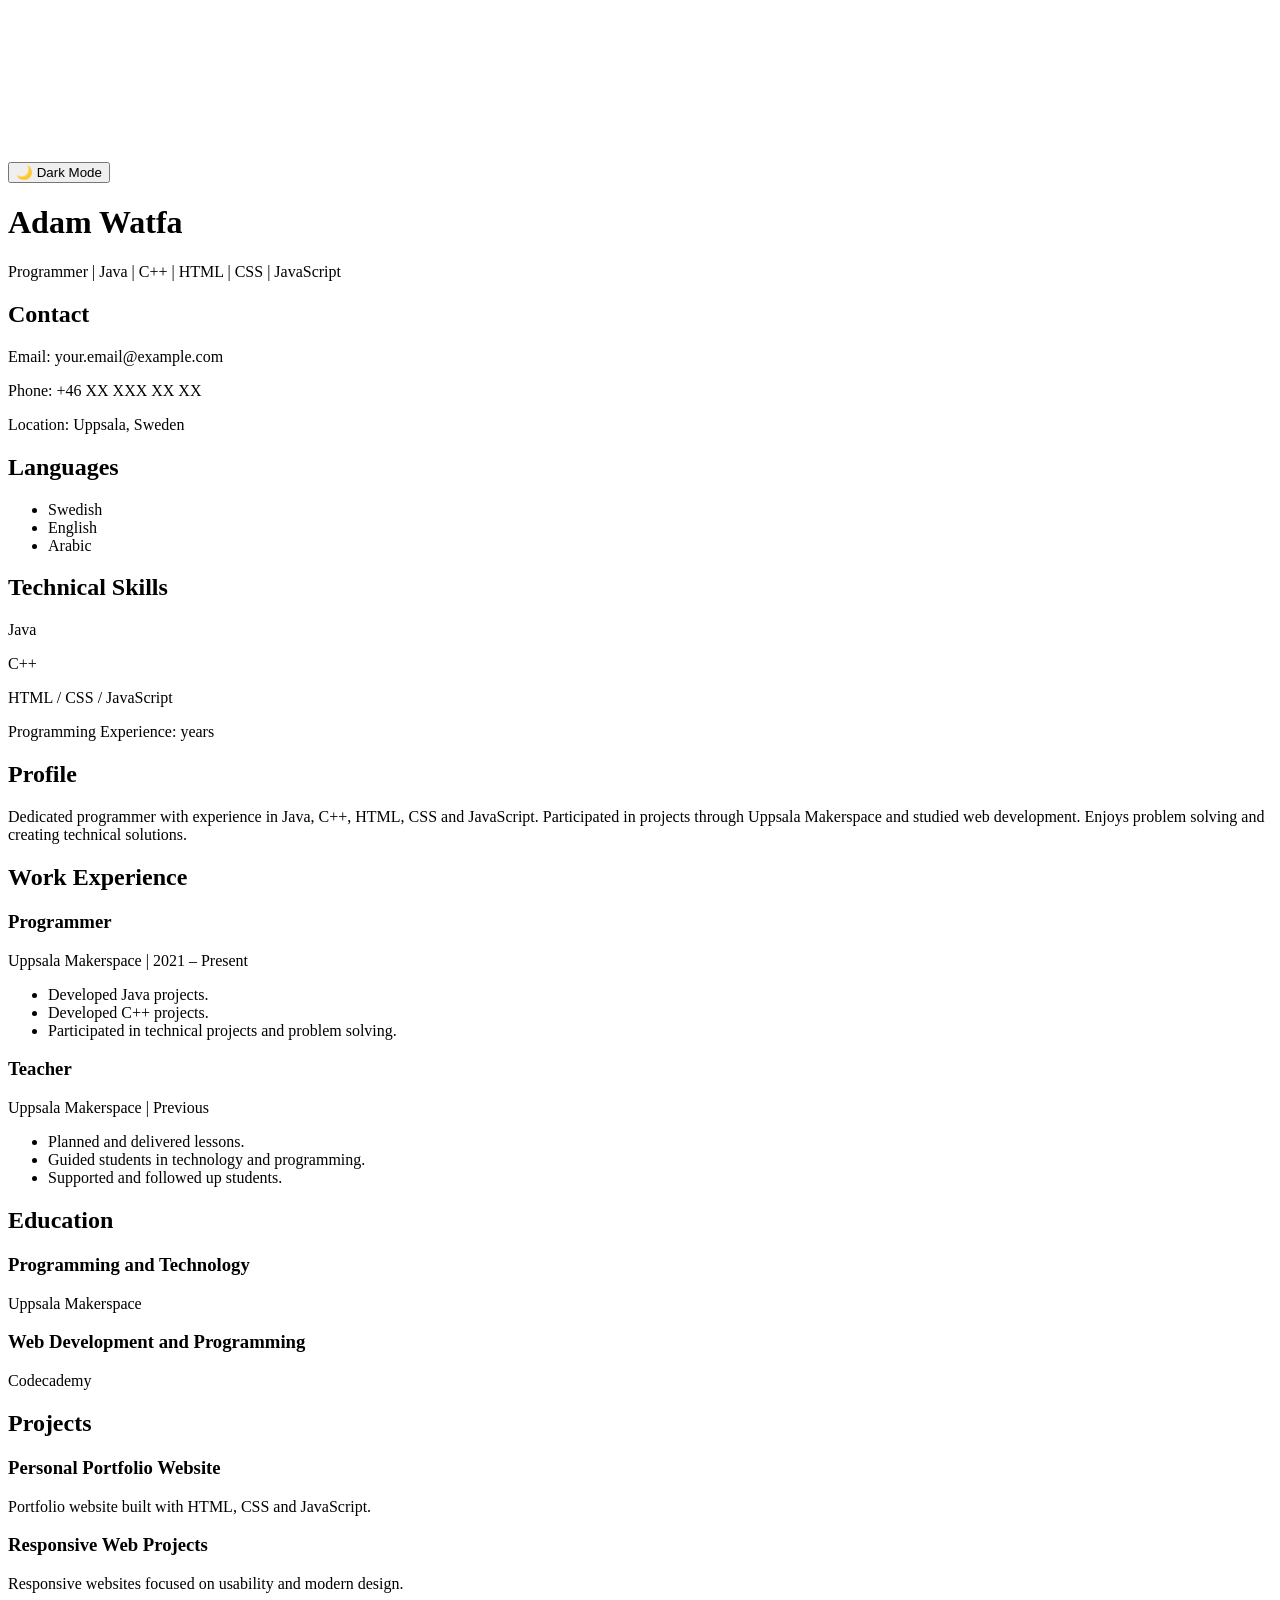
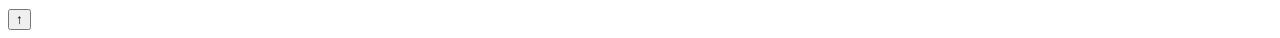
==== index.html @ 12cad47e "Update index.html" ====
<!DOCTYPE html>
<html lang="en">
<head>
<meta charset="UTF-8">
<meta name="viewport" content="width=device-width, initial-scale=1.0">
<title>Adam Watfa | Portfolio & Resume</title>
<link rel="stylesheet" href="style.css">
</head>

<body>

<canvas id="particles"></canvas>

<header>
<button id="themeBtn">🌙 Dark Mode</button>
<h1>Adam Watfa</h1>
<h2 id="typing"></h2>
<p>Programmer | Java | C++ | HTML | CSS | JavaScript</p>
</header>

<div class="container">

<aside>
<section>
<h2>Contact</h2>
<p>Email: your.email@example.com</p>
<p>Phone: +46 XX XXX XX XX</p>
<p>Location: Uppsala, Sweden</p>
</section>

<section>
<h2>Languages</h2>
<ul>
<li>Swedish</li>
<li>English</li>
<li>Arabic</li>
</ul>
</section>

<section>
<h2>Technical Skills</h2>

<p>Java</p>
<div class="skill"><div class="progress java"></div></div>

<p>C++</p>
<div class="skill"><div class="progress cpp"></div></div>

<p>HTML / CSS / JavaScript</p>
<div class="skill"><div class="progress web"></div></div>

<p>Programming Experience: <span id="experience"></span> years</p>
</section>
</aside>

<main>
<section>
<h2>Profile</h2>
<p>
Dedicated programmer with experience in Java, C++, HTML, CSS and JavaScript.
Participated in projects through Uppsala Makerspace and studied web development.
Enjoys problem solving and creating technical solutions.
</p>
</section>

<section>
<h2>Work Experience</h2>

<article>
<h3>Programmer</h3>
<p>Uppsala Makerspace | 2021 – Present</p>
<ul>
<li>Developed Java projects.</li>
<li>Developed C++ projects.</li>
<li>Participated in technical projects and problem solving.</li>
</ul>
</article>

<article>
<h3>Teacher</h3>
<p>Uppsala Makerspace | Previous</p>
<ul>
<li>Planned and delivered lessons.</li>
<li>Guided students in technology and programming.</li>
<li>Supported and followed up students.</li>
</ul>
</article>
</section>

<section>
<h2>Education</h2>

<article>
<h3>Programming and Technology</h3>
<p>Uppsala Makerspace</p>
</article>

<article>
<h3>Web Development and Programming</h3>
<p>Codecademy</p>
</article>
</section>

<section>
<h2>Projects</h2>

<article>
<h3>Personal Portfolio Website</h3>
<p>Portfolio website built with HTML, CSS and JavaScript.</p>
</article>

<article>
<h3>Responsive Web Projects</h3>
<p>Responsive websites focused on usability and modern design.</p>
</article>
</section>
</main>

</div>

<button id="topBtn">↑</button>

<audio id="bgMusic" autoplay loop>
    <source src="music.mp3" type="audio/mpeg">
</audio>

<script src="script.js"></script>

</body>
</html>

<script src="script.js"></script>
</body>
</html>
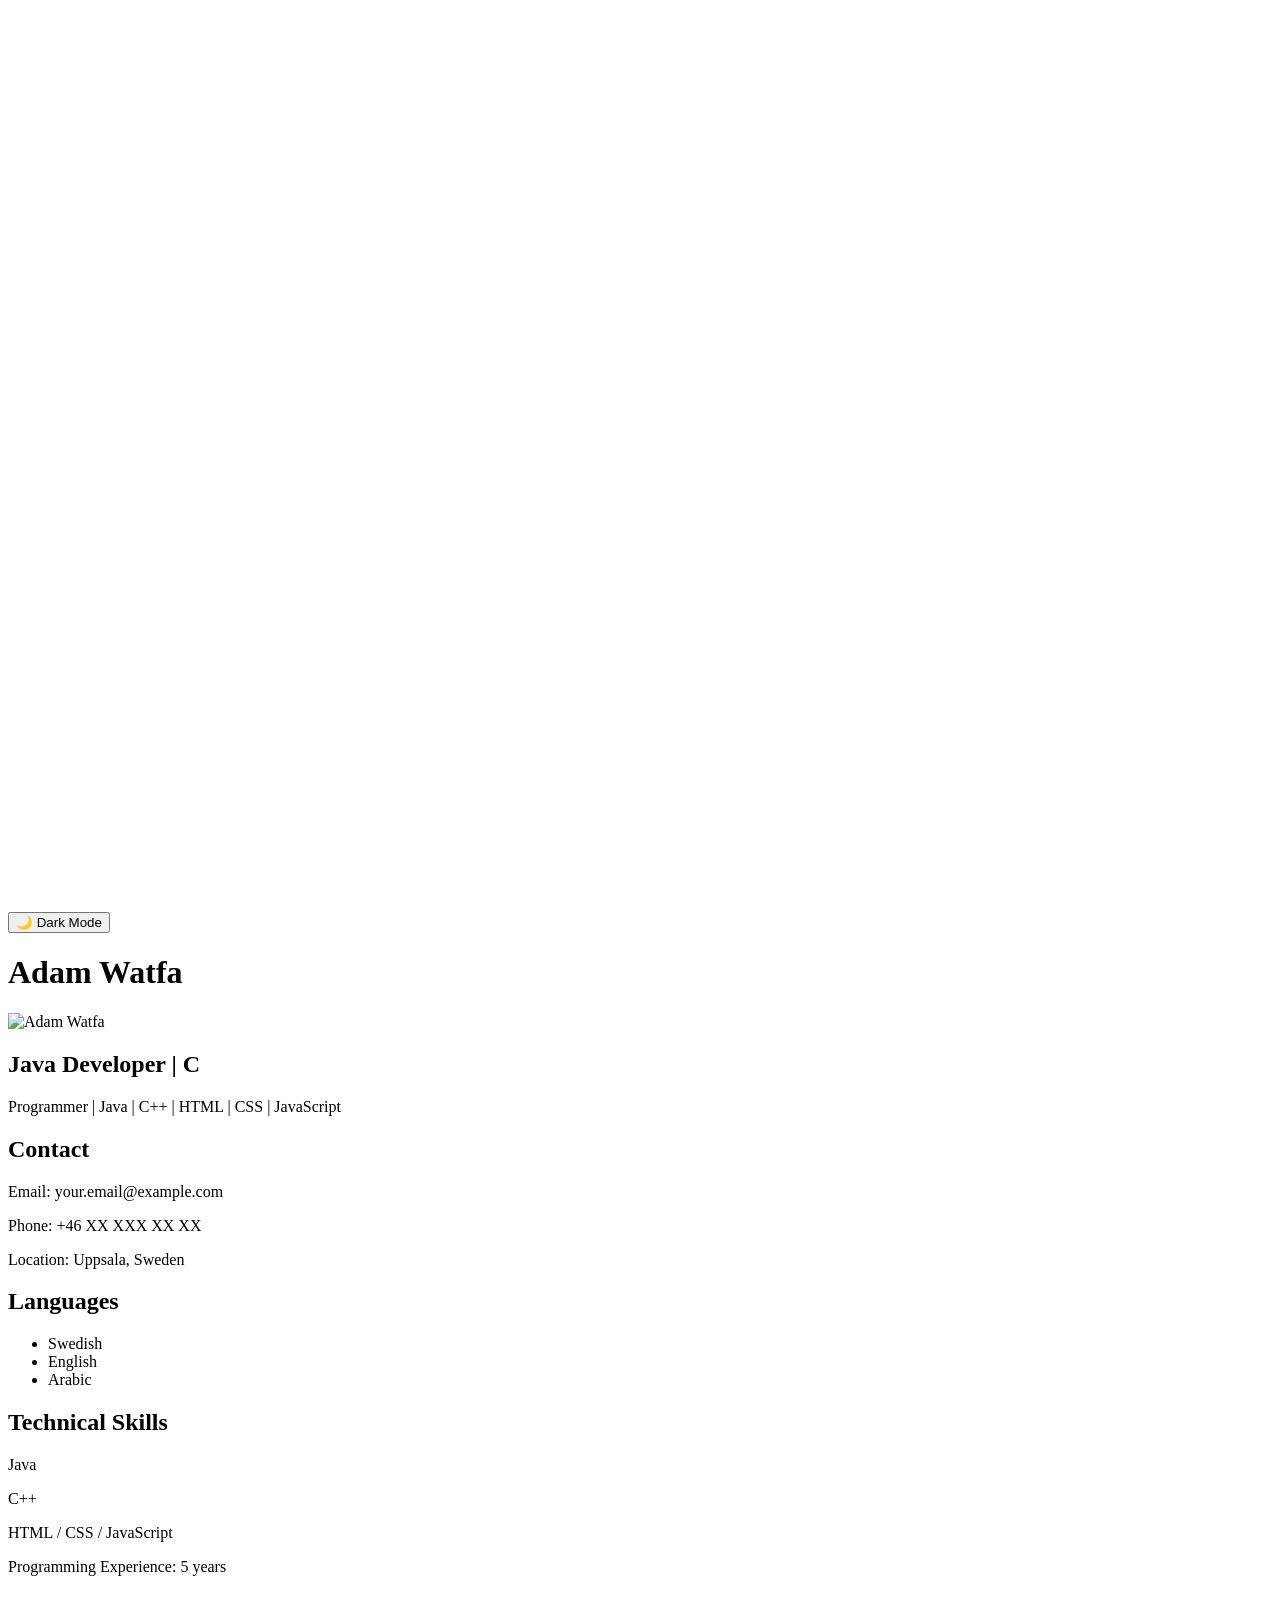
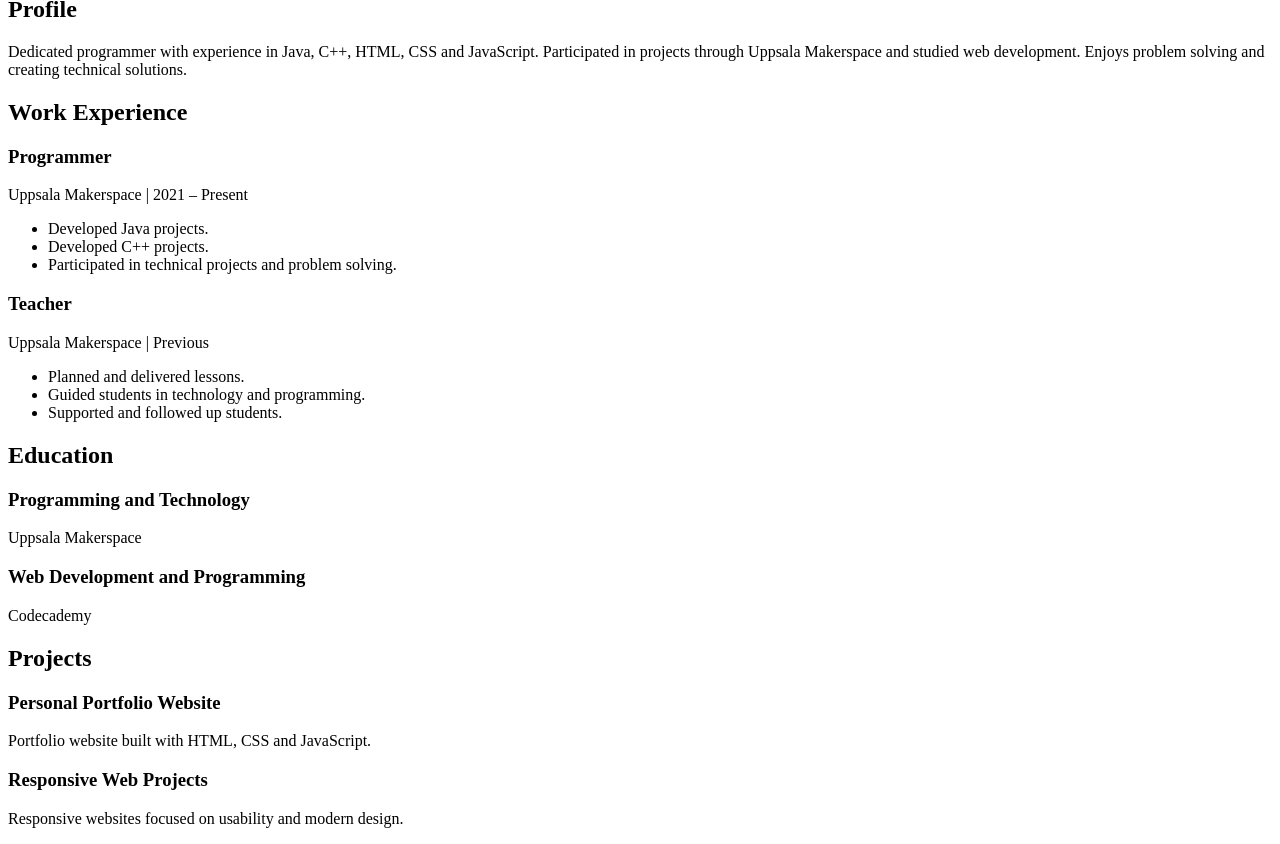
==== commit 1593cd1b: "Update index.html" ====
--- a/index.html
+++ b/index.html
@@ -14,6 +14,7 @@
 <header>
 <button id="themeBtn">🌙 Dark Mode</button>
 <h1>Adam Watfa</h1>
+    <img src="adam_watfa.jpg" alt="Adam Watfa" class="profile-pic">
 <h2 id="typing"></h2>
 <p>Programmer | Java | C++ | HTML | CSS | JavaScript</p>
 </header>
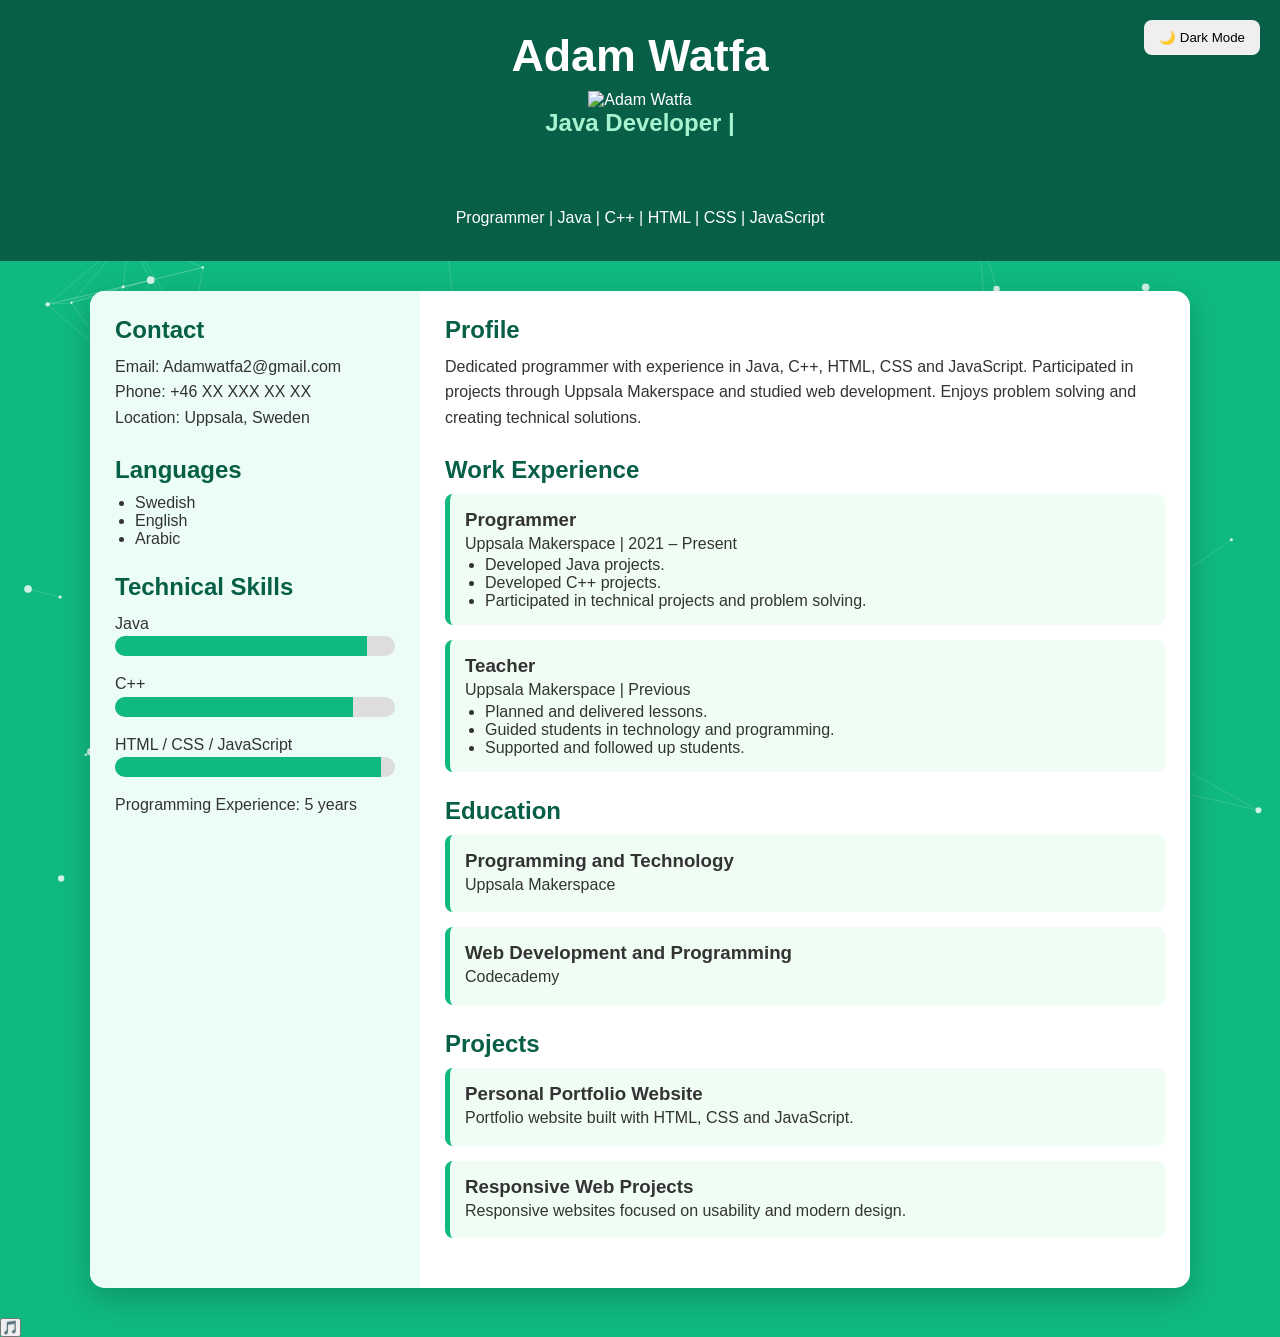
==== commit c9129e33: "Update index.html" ====
--- a/index.html
+++ b/index.html
@@ -16,7 +16,7 @@
 <h1>Adam Watfa</h1>
     <img src="adam_watfa.jpg" alt="Adam Watfa" class="profile-pic">
 <h2 id="typing"></h2>
-<p>Programmer | Java | C++ | HTML | CSS | JavaScript</p>
+<p><br><br>Programmer | Java | C++ | HTML | CSS | JavaScript</p>
 </header>
 
 <div class="container">
@@ -24,7 +24,7 @@
 <aside>
 <section>
 <h2>Contact</h2>
-<p>Email: your.email@example.com</p>
+<p>Email: Adamwatfa2@gmail.com</p>
 <p>Phone: +46 XX XXX XX XX</p>
 <p>Location: Uppsala, Sweden</p>
 </section>
@@ -121,15 +121,16 @@
 
 <button id="topBtn">↑</button>
 
-<audio id="bgMusic" autoplay loop>
+<audio id="bgMusic">
     <source src="music.mp3" type="audio/mpeg">
 </audio>
+
+<button id="musicBtn">🎵</button>
 
 <script src="script.js"></script>
 
 </body>
 </html>
 
-<script src="script.js"></script>
 </body>
 </html>
--- a/style.css
+++ b/style.css
@@ -0,0 +1,211 @@
+*{
+    margin:0;
+    padding:0;
+    box-sizing:border-box;
+}
+
+body{
+    font-family:Arial, sans-serif;
+    background:#10b981;
+    color:#333;
+    min-height:100vh;
+}
+
+canvas{
+    position:fixed;
+    top:0;
+    left:0;
+    width:100%;
+    height:100%;
+    z-index:0;
+}
+
+header,
+.container,
+#topBtn{
+    position:relative;
+    z-index:1;
+}
+
+header{
+    background:#065f46;
+    color:white;
+    text-align:center;
+    padding:30px;
+}
+
+header h1{
+    font-size:2.8rem;
+    margin-bottom:10px;
+}
+
+#typing{
+    height:35px;
+    color:#a7f3d0;
+}
+
+#themeBtn{
+    position:absolute;
+    top:20px;
+    right:20px;
+    padding:10px 15px;
+    border:none;
+    border-radius:8px;
+    cursor:pointer;
+}
+
+.container{
+    max-width:1100px;
+    margin:30px auto;
+    display:flex;
+    background:white;
+    border-radius:15px;
+    overflow:hidden;
+    box-shadow:0 10px 30px rgba(0,0,0,0.2);
+}
+
+aside{
+    width:30%;
+    background:#ecfdf5;
+    padding:25px;
+}
+
+main{
+    width:70%;
+    padding:25px;
+}
+
+section{
+    margin-bottom:25px;
+}
+
+h2{
+    color:#065f46;
+    margin-bottom:10px;
+}
+
+p{
+    line-height:1.6;
+}
+
+ul{
+    padding-left:20px;
+}
+
+article{
+    background:#f0fdf4;
+    padding:15px;
+    border-left:5px solid #10b981;
+    border-radius:8px;
+    margin-bottom:15px;
+    transition:0.3s;
+}
+
+article:hover{
+    transform:translateX(5px);
+    box-shadow:0 5px 15px rgba(0,0,0,0.1);
+}
+
+.skill{
+    width:100%;
+    height:20px;
+    background:#ddd;
+    border-radius:20px;
+    overflow:hidden;
+    margin-bottom:15px;
+}
+
+.progress{
+    height:100%;
+    width:0;
+    background:#10b981;
+    transition:2s;
+}
+
+.hidden{
+    opacity:0;
+    transform:translateY(40px);
+    transition:all .8s ease;
+}
+
+.show{
+    opacity:1;
+    transform:translateY(0);
+}
+
+#topBtn{
+    position:fixed;
+    bottom:20px;
+    right:20px;
+    border:none;
+    background:#10b981;
+    color:white;
+    font-size:20px;
+    width:50px;
+    height:50px;
+    border-radius:50%;
+    cursor:pointer;
+    display:none;
+    box-shadow:0 5px 15px rgba(0,0,0,.3);
+}
+
+#topBtn:hover{
+    background:#065f46;
+}
+
+.dark-mode{
+    background:#111827;
+    color:white;
+}
+
+.dark-mode .container{
+    background:#1f2937;
+}
+
+.dark-mode aside{
+    background:#111827;
+}
+
+.dark-mode article{
+    background:#374151;
+    color:white;
+}
+
+.dark-mode h2{
+    color:#a7f3d0;
+}
+
+@media(max-width:768px){
+ /* Mobile */
+.profile-pic{
+    width:90px;
+    height:90px;
+    object-fit:cover;
+    border-radius:50%;
+    display:block;
+    margin:10px auto;
+}
+
+/* Desktop */
+@media (min-width: 769px){
+    .profile-pic{
+        width:140px;
+        height:140px;
+    }
+}
+
+/* Responsive */
+@media(max-width:768px){
+    .container{
+        flex-direction:column;
+    }
+
+    aside,
+    main{
+        width:100%;
+    }
+
+    header h1{
+        font-size:2rem;
+    }
+}
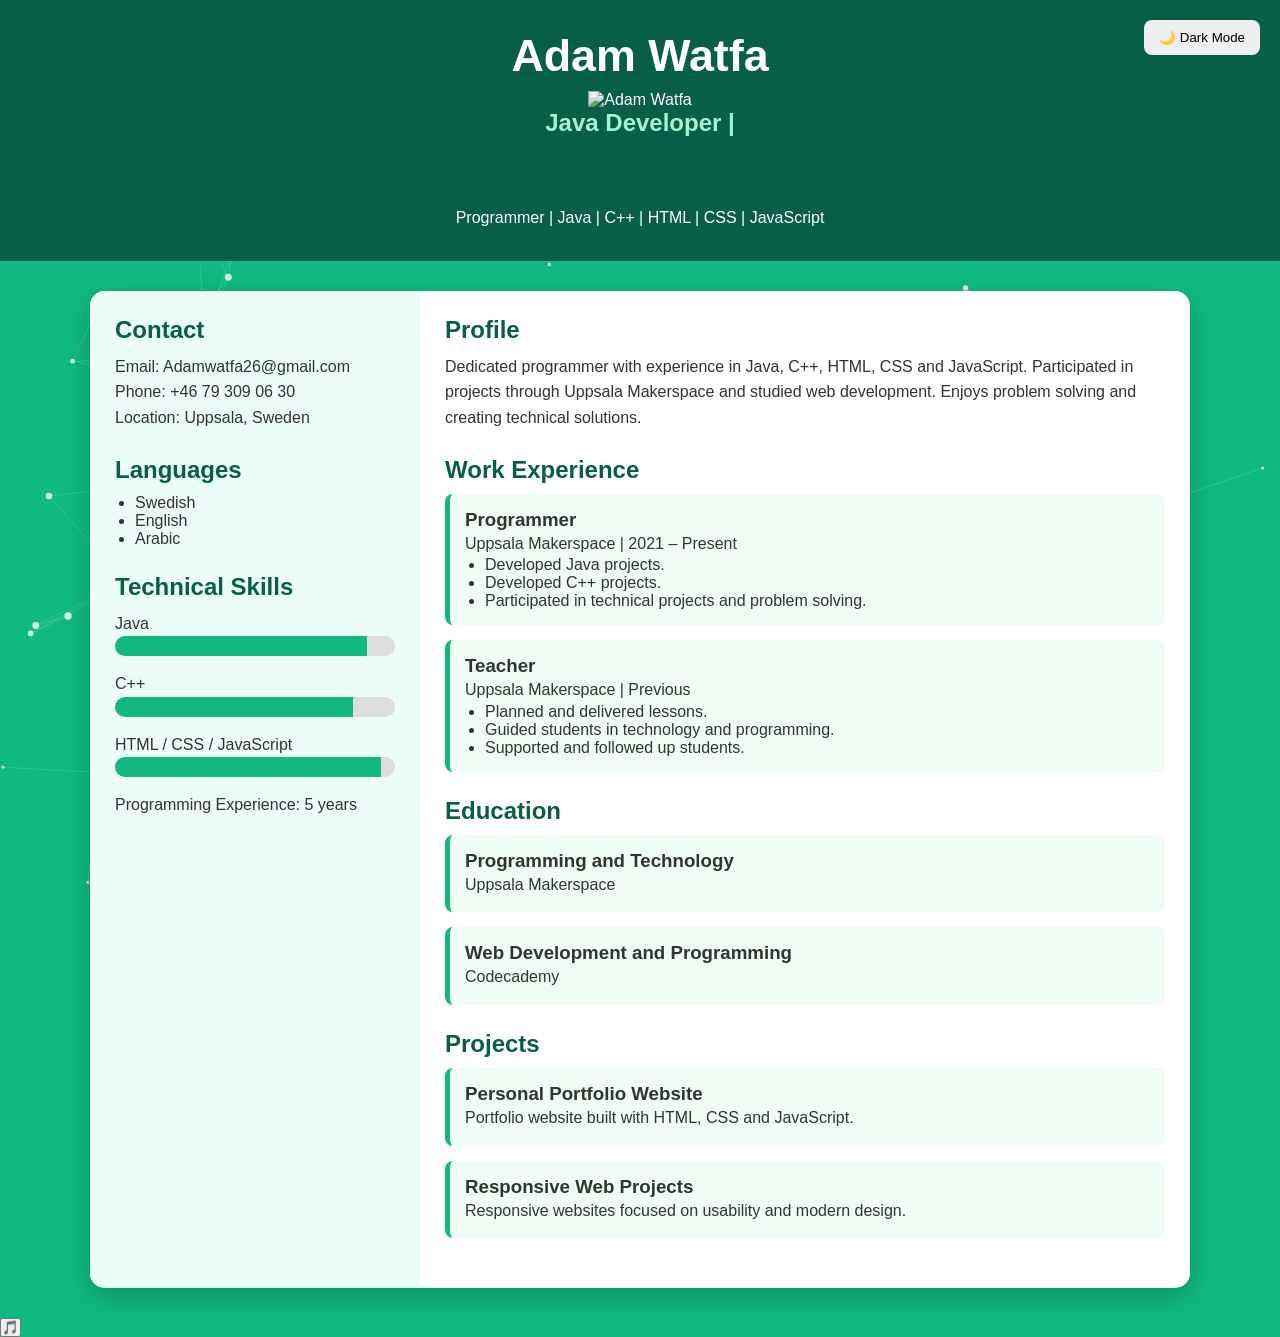
==== commit 964c4579: "Update index.html" ====
--- a/index.html
+++ b/index.html
@@ -24,8 +24,8 @@
 <aside>
 <section>
 <h2>Contact</h2>
-<p>Email: Adamwatfa2@gmail.com</p>
-<p>Phone: +46 XX XXX XX XX</p>
+<p>Email: Adamwatfa26@gmail.com</p>
+<p>Phone: +46 79 309 06 30</p>
 <p>Location: Uppsala, Sweden</p>
 </section>
 
--- a/style.css
+++ b/style.css
@@ -209,3 +209,37 @@
         font-size:2rem;
     }
 }
+#musicBtn{
+    position:fixed;
+    bottom:90px;
+    right:20px;
+    width:60px;
+    height:60px;
+    border:none;
+    border-radius:50%;
+    background:#065f46;
+    color:white;
+    font-size:25px;
+    cursor:pointer;
+    z-index:1000;
+    box-shadow:0 5px 15px rgba(0,0,0,0.3);
+}
+
+#musicBtn:hover{
+    background:#10b981;
+}
+#musicBtn{
+    position:fixed;
+    bottom:90px;
+    right:20px;
+    width:60px;
+    height:60px;
+    border:none;
+    border-radius:50%;
+    background:#065f46;
+    color:white;
+    font-size:25px;
+    cursor:pointer;
+    z-index:9999;
+    display:block;
+}
